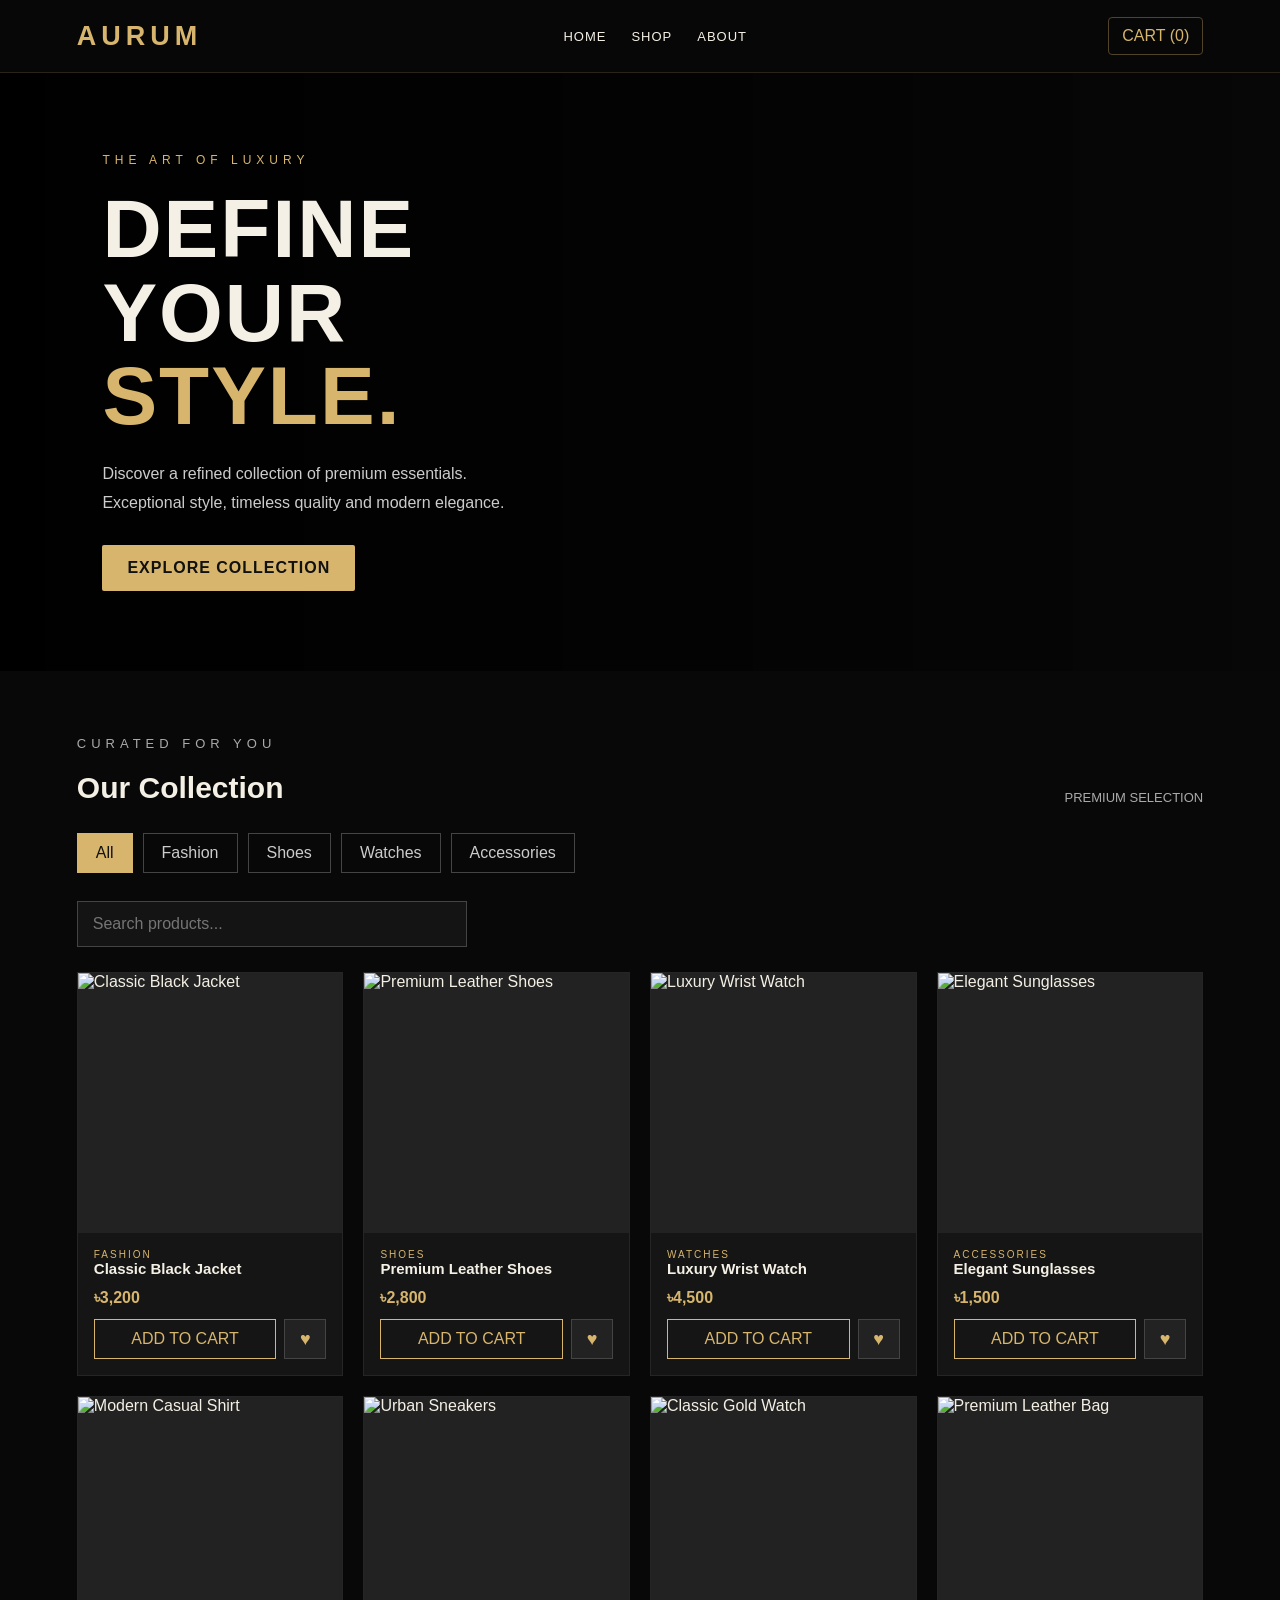
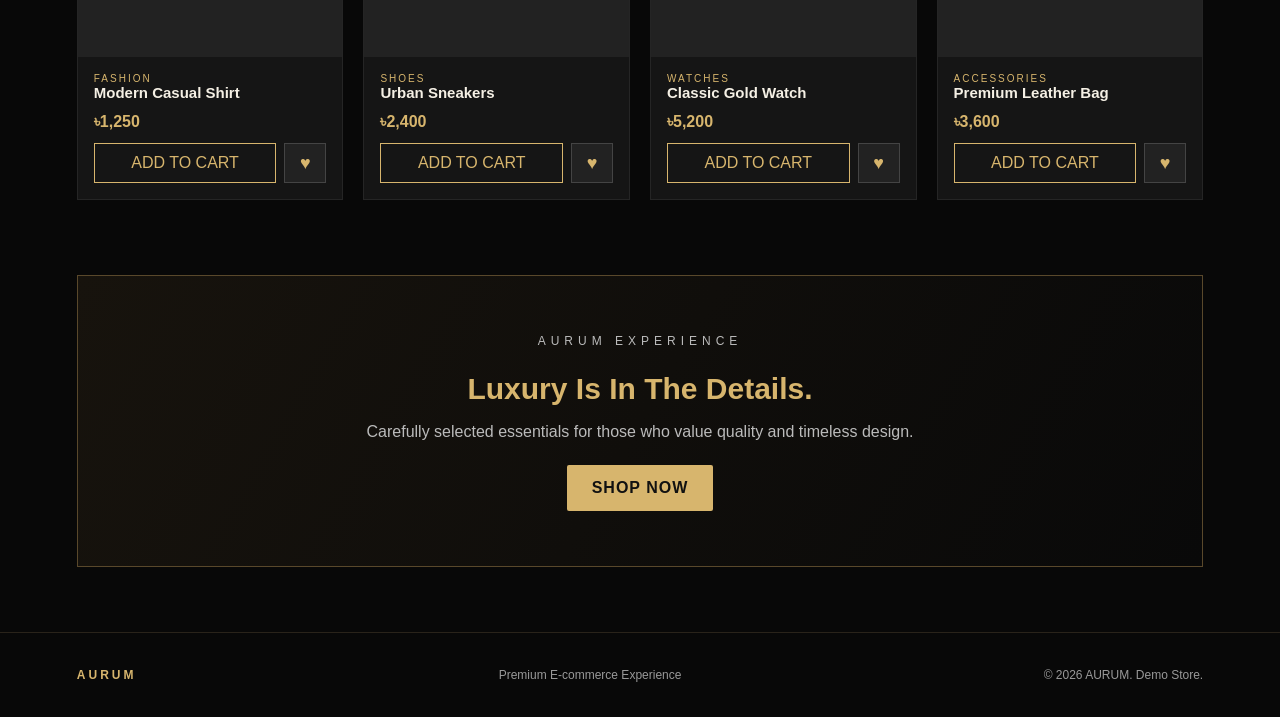
==== index.html @ 32f0352c "index.html" ====
<!DOCTYPE html>
<html lang="en">
<head>
<meta charset="UTF-8">
<meta name="viewport" content="width=device-width, initial-scale=1.0">
<title>AURUM | Premium Store</title>
<style>
:root {
  --black:#080808;
  --panel:#151515;
  --gold:#D7B56D;
  --cream:#F5F0E5;
  --muted:#aaa;
}
*{box-sizing:border-box;margin:0;padding:0}
html{scroll-behavior:smooth}
body{
  background:var(--black);
  color:var(--cream);
  font-family:Arial,Helvetica,sans-serif;
}
button,input{font:inherit}
button{cursor:pointer}
header{
  position:sticky;top:0;z-index:20;
  background:rgba(8,8,8,.95);
  border-bottom:1px solid #29231a;
  padding:17px 6%;
  display:flex;align-items:center;justify-content:space-between;
}
.logo{
  color:var(--gold);font-size:27px;
  font-weight:800;letter-spacing:5px;
}
nav{display:flex;gap:25px}
nav a{
  color:var(--cream);text-decoration:none;
  font-size:13px;letter-spacing:1px;
}
nav a:hover{color:var(--gold)}
.header-actions{display:flex;gap:12px;align-items:center}
.icon-btn{
  background:none;border:1px solid #51432a;
  color:var(--gold);padding:9px 13px;border-radius:4px;
}
.hero{
  min-height:540px;padding:80px 8%;
  display:flex;align-items:center;
  background:
    linear-gradient(90deg,rgba(0,0,0,.96),rgba(0,0,0,.65),rgba(0,0,0,.15)),
    url('https://images.unsplash.com/photo-1441986300917-64674bd600d8?auto=format&fit=crop&w=1800&q=85') center/cover;
}
.hero-content{max-width:550px}
.eyebrow{
  color:var(--gold);letter-spacing:5px;
  font-size:12px;margin-bottom:20px;
}
.hero h1{
  font-size:clamp(45px,8vw,82px);
  line-height:1.02;letter-spacing:2px;
}
.hero h1 span{color:var(--gold)}
.hero p{
  color:#ccc;line-height:1.8;
  margin:22px 0 28px;max-width:420px;
}
.gold-btn{
  background:var(--gold);color:#111;
  border:0;padding:14px 25px;
  font-weight:bold;letter-spacing:1px;
  border-radius:2px;
}
.gold-btn:hover{background:#f0d08d}
.section{padding:65px 6%}
.section-head{
  display:flex;justify-content:space-between;
  align-items:end;gap:15px;margin-bottom:28px;
}
.section-head h2{font-size:30px}
.section-head p{color:var(--muted);font-size:13px}
.categories{
  display:flex;gap:10px;flex-wrap:wrap;margin-bottom:28px;
}
.filter{
  background:transparent;color:#ccc;
  border:1px solid #444;padding:10px 18px;
}
.filter.active,.filter:hover{
  background:var(--gold);color:#111;border-color:var(--gold);
}
.search-wrap{margin-bottom:25px}
.search-wrap input{
  width:100%;max-width:390px;
  background:#141414;border:1px solid #444;
  color:white;padding:13px 15px;outline:none;
}
.search-wrap input:focus{border-color:var(--gold)}
.products{
  display:grid;grid-template-columns:repeat(4,1fr);
  gap:20px;
}
.product{
  background:var(--panel);
  border:1px solid #252525;
  overflow:hidden;position:relative;
  transition:.25s;
}
.product:hover{
  transform:translateY(-5px);
  border-color:#8b7040;
}
.product img{
  width:100%;height:260px;object-fit:cover;
  display:block;background:#222;
}
.product-info{padding:16px}
.product-info h3{font-size:15px;margin-bottom:8px}
.category-label{
  color:var(--gold);font-size:10px;
  letter-spacing:2px;text-transform:uppercase;
}
.price{color:var(--gold);font-weight:bold;margin:12px 0}
.product-actions{display:flex;gap:8px}
.add-btn{
  flex:1;background:transparent;color:var(--gold);
  border:1px solid var(--gold);padding:10px 5px;
}
.add-btn:hover{background:var(--gold);color:#111}
.wish-btn{
  width:42px;background:#222;color:var(--gold);
  border:1px solid #444;font-size:18px;
}
.wish-btn.liked{color:#ff6b81}
.empty{
  grid-column:1/-1;text-align:center;
  color:var(--muted);padding:40px;
}
.banner{
  margin:10px 6% 65px;padding:55px 25px;
  text-align:center;border:1px solid #59482b;
  background:linear-gradient(120deg,#17130d,#090909);
}
.banner h2{color:var(--gold);font-size:30px;margin-bottom:12px}
.banner p{color:#bbb;margin-bottom:20px;line-height:1.7}
footer{
  padding:35px 6%;border-top:1px solid #29231a;
  display:flex;justify-content:space-between;
  gap:20px;flex-wrap:wrap;color:#999;font-size:12px;
}
footer strong{color:var(--gold);letter-spacing:3px}
.overlay{
  position:fixed;inset:0;background:rgba(0,0,0,.7);
  z-index:29;display:none;
}
.overlay.show{display:block}
.cart-panel{
  position:fixed;right:-420px;top:0;bottom:0;
  width:min(390px,90vw);background:#121212;
  z-index:30;padding:25px;transition:.3s;
  border-left:1px solid #5a482b;overflow:auto;
}
.cart-panel.open{right:0}
.cart-head{
  display:flex;justify-content:space-between;
  align-items:center;margin-bottom:25px;
}
.cart-head h2{color:var(--gold)}
.close-btn{
  background:none;color:white;border:1px solid #555;
  padding:7px 12px;
}
.cart-item{
  display:flex;gap:12px;padding:14px 0;
  border-bottom:1px solid #333;
}
.cart-item img{width:65px;height:75px;object-fit:cover}
.cart-item-info{flex:1}
.cart-item-info p{color:var(--gold);margin:7px 0}
.qty-row{display:flex;gap:10px;align-items:center}
.qty-row button{
  background:#282828;color:white;border:0;
  padding:4px 10px;
}
.remove{color:#e58b8b!important;background:none!important}
.cart-total{
  display:flex;justify-content:space-between;
  margin:25px 0;color:var(--gold);font-size:19px;
}
.checkout{width:100%}
#checkout-message{
  color:#b8d8a0;font-size:13px;
  line-height:1.6;margin-top:15px;
}
@media(max-width:900px){
  .products{grid-template-columns:repeat(2,1fr)}
  nav{gap:12px}
}
@media(max-width:600px){
  header{padding:14px 4%;flex-wrap:wrap;gap:13px}
  .logo{font-size:22px}
  nav{order:3;width:100%;justify-content:center}
  nav a{font-size:11px}
  .hero{min-height:470px;padding:55px 7%}
  .section{padding:48px 4%}
  .products{gap:10px}
  .product img{height:185px}
  .product-info{padding:11px}
  .product-info h3{font-size:13px}
  .add-btn{font-size:11px}
  .section-head h2{font-size:24px}
  .banner{margin:0 4% 45px}
}
</style>
</head>
<body>

<header>
  <div class="logo">AURUM</div>
  <nav>
    <a href="#home">HOME</a>
    <a href="#shop">SHOP</a>
    <a href="#about">ABOUT</a>
  </nav>
  <div class="header-actions">
    <button class="icon-btn" onclick="openCart()">
      CART (<span id="cart-count">0</span>)
    </button>
  </div>
</header>

<section class="hero" id="home">
  <div class="hero-content">
    <div class="eyebrow">THE ART OF LUXURY</div>
    <h1>DEFINE YOUR<br><span>STYLE.</span></h1>
    <p>Discover a refined collection of premium essentials.
       Exceptional style, timeless quality and modern elegance.</p>
    <a href="#shop"><button class="gold-btn">EXPLORE COLLECTION</button></a>
  </div>
</section>

<section class="section" id="shop">
  <div class="section-head">
    <div>
      <p class="eyebrow">CURATED FOR YOU</p>
      <h2>Our Collection</h2>
    </div>
    <p>PREMIUM SELECTION</p>
  </div>

  <div class="categories">
    <button class="filter active" onclick="filterProducts('All',this)">All</button>
    <button class="filter" onclick="filterProducts('Fashion',this)">Fashion</button>
    <button class="filter" onclick="filterProducts('Shoes',this)">Shoes</button>
    <button class="filter" onclick="filterProducts('Watches',this)">Watches</button>
    <button class="filter" onclick="filterProducts('Accessories',this)">Accessories</button>
  </div>

  <div class="search-wrap">
    <input id="search" type="search" placeholder="Search products..." oninput="renderProducts()">
  </div>

  <div class="products" id="product-list"></div>
</section>

<section class="banner" id="about">
  <p class="eyebrow">AURUM EXPERIENCE</p>
  <h2>Luxury Is In The Details.</h2>
  <p>Carefully selected essentials for those who value quality and timeless design.</p>
  <a href="#shop"><button class="gold-btn">SHOP NOW</button></a>
</section>

<footer>
  <strong>AURUM</strong>
  <span>Premium E-commerce Experience</span>
  <span>© 2026 AURUM. Demo Store.</span>
</footer>

<div class="overlay" id="overlay" onclick="closeCart()"></div>
<aside class="cart-panel" id="cart-panel">
  <div class="cart-head">
    <h2>Your Cart</h2>
    <button class="close-btn" onclick="closeCart()">CLOSE</button>
  </div>
  <div id="cart-items"></div>
  <div class="cart-total">
    <span>Total</span>
    <strong id="cart-total">৳0</strong>
  </div>
  <button class="gold-btn checkout" onclick="checkout()">CONTINUE TO CHECKOUT</button>
  <p id="checkout-message"></p>
</aside>

<script>
const products = [
  {
    id:1,name:"Classic Black Jacket",category:"Fashion",price:3200,
    image:"https://images.unsplash.com/photo-1551028719-00167b16eac5?auto=format&fit=crop&w=700&q=85"
  },
  {
    id:2,name:"Premium Leather Shoes",category:"Shoes",price:2800,
    image:"https://images.unsplash.com/photo-1542291026-7eec264c27ff?auto=format&fit=crop&w=700&q=85"
  },
  {
    id:3,name:"Luxury Wrist Watch",category:"Watches",price:4500,
    image:"https://images.unsplash.com/photo-1524592094714-0f0654e20314?auto=format&fit=crop&w=700&q=85"
  },
  {
    id:4,name:"Elegant Sunglasses",category:"Accessories",price:1500,
    image:"https://images.unsplash.com/photo-1511499767150-a48a237f0083?auto=format&fit=crop&w=700&q=85"
  },
  {
    id:5,name:"Modern Casual Shirt",category:"Fashion",price:1250,
    image:"https://images.unsplash.com/photo-1596755389378-c31d21fd1273?auto=format&fit=crop&w=700&q=85"
  },
  {
    id:6,name:"Urban Sneakers",category:"Shoes",price:2400,
    image:"https://images.unsplash.com/photo-1495555961986-6d4c1ecb7be3?auto=format&fit=crop&w=700&q=85"
  },
  {
    id:7,name:"Classic Gold Watch",category:"Watches",price:5200,
    image:"https://images.unsplash.com/photo-1523170335258-f5ed11844a49?auto=format&fit=crop&w=700&q=85"
  },
  {
    id:8,name:"Premium Leather Bag",category:"Accessories",price:3600,
    image:"https://images.unsplash.com/photo-1548036328-c9fa89d128fa?auto=format&fit=crop&w=700&q=85"
  }
];

let selectedCategory="All";
let cart=[];
let wishlist=[];

function money(value){
  return "৳"+value.toLocaleString("en-IN");
}

function renderProducts(){
  const search=document.getElementById("search").value.toLowerCase();
  const filtered=products.filter(p=>
    (selectedCategory==="All" || p.category===selectedCategory) &&
    p.name.toLowerCase().includes(search)
  );

  const list=document.getElementById("product-list");
  if(!filtered.length){
    list.innerHTML='<div class="empty">No products found.</div>';
    return;
  }

  list.innerHTML=filtered.map(p=>`
    <article class="product">
      <img src="${p.image}" alt="${p.name}" loading="lazy">
      <div class="product-info">
        <div class="category-label">${p.category}</div>
        <h3>${p.name}</h3>
        <div class="price">${money(p.price)}</div>
        <div class="product-actions">
          <button class="add-btn" onclick="addToCart(${p.id})">ADD TO CART</button>
          <button class="wish-btn ${wishlist.includes(p.id)?"liked":""}"
            onclick="toggleWish(${p.id})" aria-label="Add to wishlist">♥</button>
        </div>
      </div>
    </article>
  `).join("");
}

function filterProducts(category,button){
  selectedCategory=category;
  document.querySelectorAll(".filter").forEach(b=>b.classList.remove("active"));
  button.classList.add("active");
  renderProducts();
}

function addToCart(id){
  const existing=cart.find(item=>item.id===id);
  if(existing) existing.qty++;
  else cart.push({id,qty:1});
  updateCart();
}

function toggleWish(id){
  if(wishlist.includes(id)){
    wishlist=wishlist.filter(x=>x!==id);
  }else{
    wishlist.push(id);
  }
  renderProducts();
}

function updateCart(){
  const count=cart.reduce((sum,item)=>sum+item.qty,0);
  document.getElementById("cart-count").textContent=count;

  const container=document.getElementById("cart-items");
  if(cart.length===0){
    container.innerHTML='<p style="color:#aaa">Your cart is empty.</p>';
  }else{
    container.innerHTML=cart.map(item=>{
      const p=products.find(x=>x.id===item.id);
      return `
        <div class="cart-item">
          <img src="${p.image}" alt="${p.name}">
          <div class="cart-item-info">
            <strong>${p.name}</strong>
            <p>${money(p.price)}</p>
            <div class="qty-row">
              <button onclick="changeQty(${p.id},-1)">−</button>
              <span>${item.qty}</span>
              <button onclick="changeQty(${p.id},1)">+</button>
              <button class="remove" onclick="removeItem(${p.id})">Remove</button>
            </div>
          </div>
        </div>
      `;
    }).join("");
  }

  const total=cart.reduce((sum,item)=>{
    const p=products.find(x=>x.id===item.id);
    return sum+p.price*item.qty;
  },0);

  document.getElementById("cart-total").textContent=money(total);
  document.getElementById("checkout-message").textContent="";
}

function changeQty(id,change){
  const item=cart.find(x=>x.id===id);
  if(!item)return;
  item.qty+=change;
  if(item.qty<=0)removeItem(id);
  else updateCart();
}

function removeItem(id){
  cart=cart.filter(x=>x.id!==id);
  updateCart();
}

function openCart(){
  document.getElementById("cart-panel").classList.add("open");
  document.getElementById("overlay").classList.add("show");
}

function closeCart(){
  document.getElementById("cart-panel").classList.remove("open");
  document.getElementById("overlay").classList.remove("show");
}

function checkout(){
  const message=document.getElementById("checkout-message");
  if(!cart.length){
    message.textContent="Your cart is empty. Add a product first.";
    return;
  }
  message.textContent="Demo checkout only. Real payment and order processing will be connected in a later version.";
}

renderProducts();
updateCart();
</script>
</body>
</html>
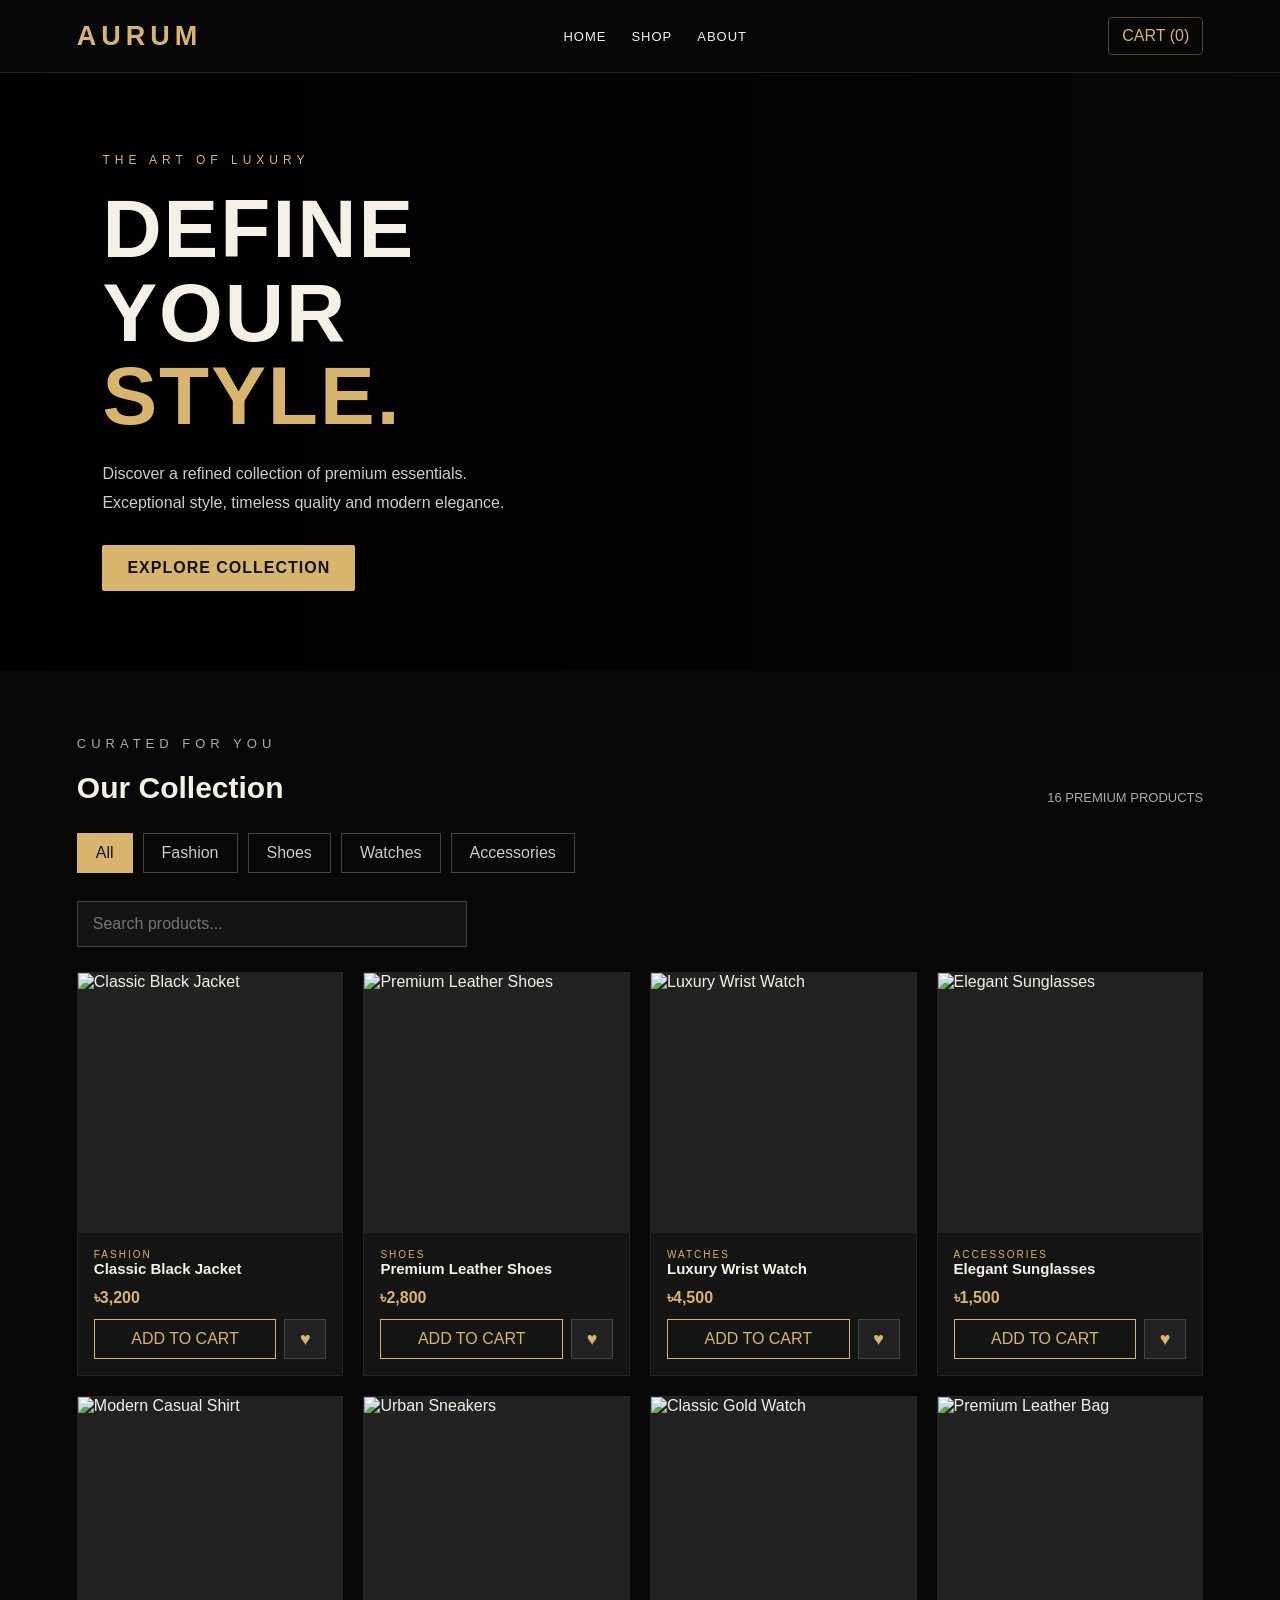
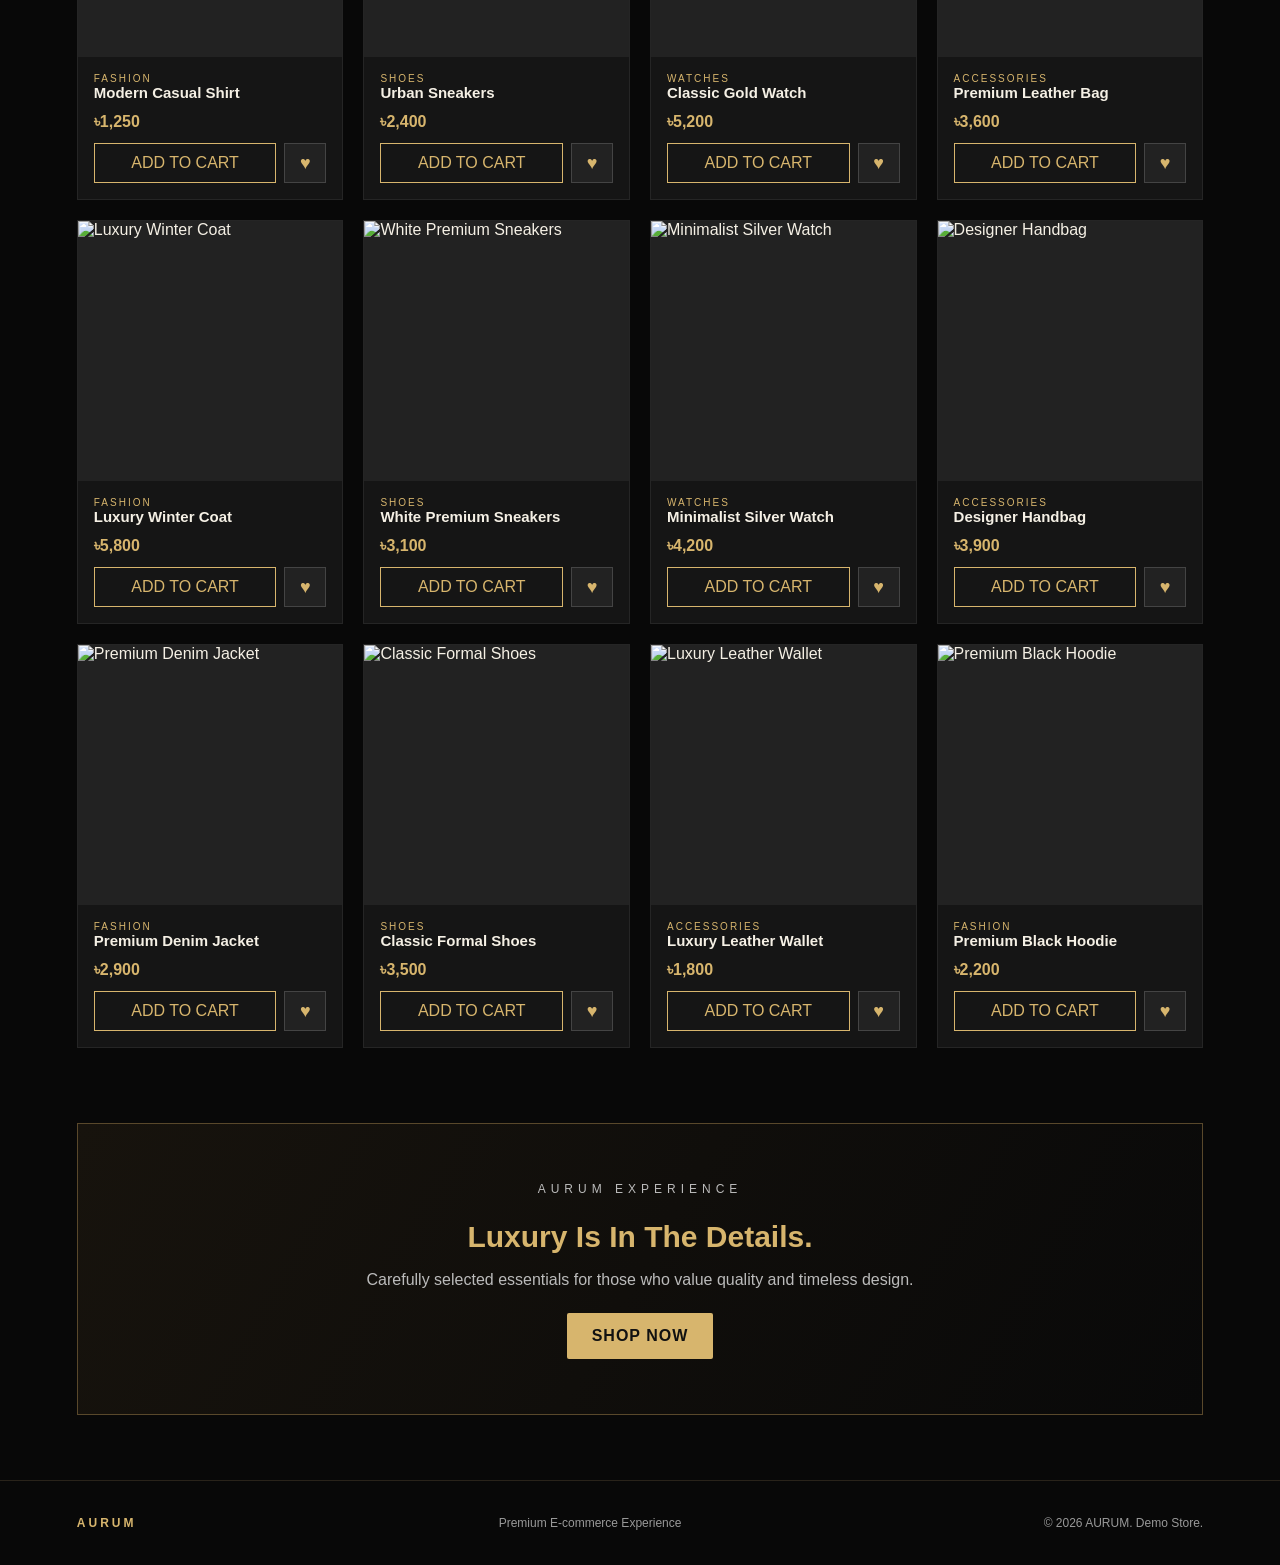
==== commit 56285c8a: "Create AURUM premium store" ====
--- a/index.html
+++ b/index.html
@@ -4,224 +4,24 @@
 <head>
 <meta charset="UTF-8">
 <meta name="viewport" content="width=device-width, initial-scale=1.0">
+
 <title>AURUM | Premium Store</title>
-<style>
-:root {
-  --black:#080808;
-  --panel:#151515;
-  --gold:#D7B56D;
-  --cream:#F5F0E5;
-  --muted:#aaa;
-}
-*{box-sizing:border-box;margin:0;padding:0}
-html{scroll-behavior:smooth}
-body{
-  background:var(--black);
-  color:var(--cream);
-  font-family:Arial,Helvetica,sans-serif;
-}
-button,input{font:inherit}
-button{cursor:pointer}
-header{
-  position:sticky;top:0;z-index:20;
-  background:rgba(8,8,8,.95);
-  border-bottom:1px solid #29231a;
-  padding:17px 6%;
-  display:flex;align-items:center;justify-content:space-between;
-}
-.logo{
-  color:var(--gold);font-size:27px;
-  font-weight:800;letter-spacing:5px;
-}
-nav{display:flex;gap:25px}
-nav a{
-  color:var(--cream);text-decoration:none;
-  font-size:13px;letter-spacing:1px;
-}
-nav a:hover{color:var(--gold)}
-.header-actions{display:flex;gap:12px;align-items:center}
-.icon-btn{
-  background:none;border:1px solid #51432a;
-  color:var(--gold);padding:9px 13px;border-radius:4px;
-}
-.hero{
-  min-height:540px;padding:80px 8%;
-  display:flex;align-items:center;
-  background:
-    linear-gradient(90deg,rgba(0,0,0,.96),rgba(0,0,0,.65),rgba(0,0,0,.15)),
-    url('https://images.unsplash.com/photo-1441986300917-64674bd600d8?auto=format&fit=crop&w=1800&q=85') center/cover;
-}
-.hero-content{max-width:550px}
-.eyebrow{
-  color:var(--gold);letter-spacing:5px;
-  font-size:12px;margin-bottom:20px;
-}
-.hero h1{
-  font-size:clamp(45px,8vw,82px);
-  line-height:1.02;letter-spacing:2px;
-}
-.hero h1 span{color:var(--gold)}
-.hero p{
-  color:#ccc;line-height:1.8;
-  margin:22px 0 28px;max-width:420px;
-}
-.gold-btn{
-  background:var(--gold);color:#111;
-  border:0;padding:14px 25px;
-  font-weight:bold;letter-spacing:1px;
-  border-radius:2px;
-}
-.gold-btn:hover{background:#f0d08d}
-.section{padding:65px 6%}
-.section-head{
-  display:flex;justify-content:space-between;
-  align-items:end;gap:15px;margin-bottom:28px;
-}
-.section-head h2{font-size:30px}
-.section-head p{color:var(--muted);font-size:13px}
-.categories{
-  display:flex;gap:10px;flex-wrap:wrap;margin-bottom:28px;
-}
-.filter{
-  background:transparent;color:#ccc;
-  border:1px solid #444;padding:10px 18px;
-}
-.filter.active,.filter:hover{
-  background:var(--gold);color:#111;border-color:var(--gold);
-}
-.search-wrap{margin-bottom:25px}
-.search-wrap input{
-  width:100%;max-width:390px;
-  background:#141414;border:1px solid #444;
-  color:white;padding:13px 15px;outline:none;
-}
-.search-wrap input:focus{border-color:var(--gold)}
-.products{
-  display:grid;grid-template-columns:repeat(4,1fr);
-  gap:20px;
-}
-.product{
-  background:var(--panel);
-  border:1px solid #252525;
-  overflow:hidden;position:relative;
-  transition:.25s;
-}
-.product:hover{
-  transform:translateY(-5px);
-  border-color:#8b7040;
-}
-.product img{
-  width:100%;height:260px;object-fit:cover;
-  display:block;background:#222;
-}
-.product-info{padding:16px}
-.product-info h3{font-size:15px;margin-bottom:8px}
-.category-label{
-  color:var(--gold);font-size:10px;
-  letter-spacing:2px;text-transform:uppercase;
-}
-.price{color:var(--gold);font-weight:bold;margin:12px 0}
-.product-actions{display:flex;gap:8px}
-.add-btn{
-  flex:1;background:transparent;color:var(--gold);
-  border:1px solid var(--gold);padding:10px 5px;
-}
-.add-btn:hover{background:var(--gold);color:#111}
-.wish-btn{
-  width:42px;background:#222;color:var(--gold);
-  border:1px solid #444;font-size:18px;
-}
-.wish-btn.liked{color:#ff6b81}
-.empty{
-  grid-column:1/-1;text-align:center;
-  color:var(--muted);padding:40px;
-}
-.banner{
-  margin:10px 6% 65px;padding:55px 25px;
-  text-align:center;border:1px solid #59482b;
-  background:linear-gradient(120deg,#17130d,#090909);
-}
-.banner h2{color:var(--gold);font-size:30px;margin-bottom:12px}
-.banner p{color:#bbb;margin-bottom:20px;line-height:1.7}
-footer{
-  padding:35px 6%;border-top:1px solid #29231a;
-  display:flex;justify-content:space-between;
-  gap:20px;flex-wrap:wrap;color:#999;font-size:12px;
-}
-footer strong{color:var(--gold);letter-spacing:3px}
-.overlay{
-  position:fixed;inset:0;background:rgba(0,0,0,.7);
-  z-index:29;display:none;
-}
-.overlay.show{display:block}
-.cart-panel{
-  position:fixed;right:-420px;top:0;bottom:0;
-  width:min(390px,90vw);background:#121212;
-  z-index:30;padding:25px;transition:.3s;
-  border-left:1px solid #5a482b;overflow:auto;
-}
-.cart-panel.open{right:0}
-.cart-head{
-  display:flex;justify-content:space-between;
-  align-items:center;margin-bottom:25px;
-}
-.cart-head h2{color:var(--gold)}
-.close-btn{
-  background:none;color:white;border:1px solid #555;
-  padding:7px 12px;
-}
-.cart-item{
-  display:flex;gap:12px;padding:14px 0;
-  border-bottom:1px solid #333;
-}
-.cart-item img{width:65px;height:75px;object-fit:cover}
-.cart-item-info{flex:1}
-.cart-item-info p{color:var(--gold);margin:7px 0}
-.qty-row{display:flex;gap:10px;align-items:center}
-.qty-row button{
-  background:#282828;color:white;border:0;
-  padding:4px 10px;
-}
-.remove{color:#e58b8b!important;background:none!important}
-.cart-total{
-  display:flex;justify-content:space-between;
-  margin:25px 0;color:var(--gold);font-size:19px;
-}
-.checkout{width:100%}
-#checkout-message{
-  color:#b8d8a0;font-size:13px;
-  line-height:1.6;margin-top:15px;
-}
-@media(max-width:900px){
-  .products{grid-template-columns:repeat(2,1fr)}
-  nav{gap:12px}
-}
-@media(max-width:600px){
-  header{padding:14px 4%;flex-wrap:wrap;gap:13px}
-  .logo{font-size:22px}
-  nav{order:3;width:100%;justify-content:center}
-  nav a{font-size:11px}
-  .hero{min-height:470px;padding:55px 7%}
-  .section{padding:48px 4%}
-  .products{gap:10px}
-  .product img{height:185px}
-  .product-info{padding:11px}
-  .product-info h3{font-size:13px}
-  .add-btn{font-size:11px}
-  .section-head h2{font-size:24px}
-  .banner{margin:0 4% 45px}
-}
-</style>
+<meta name="description" content="Discover premium fashion, shoes, watches and accessories at AURUM.">
+
+<link rel="stylesheet" href="style.css">
+
 </head>
 <body>
 
 <header>
   <div class="logo">AURUM</div>
+
   <nav>
     <a href="#home">HOME</a>
     <a href="#shop">SHOP</a>
     <a href="#about">ABOUT</a>
   </nav>
+
   <div class="header-actions">
     <button class="icon-btn" onclick="openCart()">
       CART (<span id="cart-count">0</span>)
@@ -229,24 +29,38 @@
   </div>
 </header>
 
+<!-- HERO -->
+
 <section class="hero" id="home">
   <div class="hero-content">
     <div class="eyebrow">THE ART OF LUXURY</div>
+
     <h1>DEFINE YOUR<br><span>STYLE.</span></h1>
-    <p>Discover a refined collection of premium essentials.
-       Exceptional style, timeless quality and modern elegance.</p>
-    <a href="#shop"><button class="gold-btn">EXPLORE COLLECTION</button></a>
+
+    <p>
+      Discover a refined collection of premium essentials.
+      Exceptional style, timeless quality and modern elegance.
+    </p>
+
+    <a href="#shop">
+      <button class="gold-btn">EXPLORE COLLECTION</button>
+    </a>
   </div>
 </section>
 
+<!-- SHOP -->
+
 <section class="section" id="shop">
+
   <div class="section-head">
     <div>
       <p class="eyebrow">CURATED FOR YOU</p>
       <h2>Our Collection</h2>
     </div>
-    <p>PREMIUM SELECTION</p>
+    <p>16 PREMIUM PRODUCTS</p>
   </div>
+
+  <!-- FILTERS -->
 
   <div class="categories">
     <button class="filter active" onclick="filterProducts('All',this)">All</button>
@@ -256,19 +70,41 @@
     <button class="filter" onclick="filterProducts('Accessories',this)">Accessories</button>
   </div>
 
+  <!-- SEARCH -->
+
   <div class="search-wrap">
-    <input id="search" type="search" placeholder="Search products..." oninput="renderProducts()">
+    <input
+      id="search"
+      type="search"
+      placeholder="Search products..."
+      oninput="renderProducts()"
+    >
   </div>
 
+  <!-- PRODUCTS -->
+
   <div class="products" id="product-list"></div>
+
 </section>
+
+<!-- ABOUT -->
 
 <section class="banner" id="about">
   <p class="eyebrow">AURUM EXPERIENCE</p>
+
   <h2>Luxury Is In The Details.</h2>
-  <p>Carefully selected essentials for those who value quality and timeless design.</p>
-  <a href="#shop"><button class="gold-btn">SHOP NOW</button></a>
+
+  <p>
+    Carefully selected essentials for those who value
+    quality and timeless design.
+  </p>
+
+  <a href="#shop">
+    <button class="gold-btn">SHOP NOW</button>
+  </a>
 </section>
+
+<!-- FOOTER -->
 
 <footer>
   <strong>AURUM</strong>
@@ -276,189 +112,496 @@
   <span>© 2026 AURUM. Demo Store.</span>
 </footer>
 
+<!-- CART OVERLAY -->
+
 <div class="overlay" id="overlay" onclick="closeCart()"></div>
+
+<!-- CART PANEL -->
+
 <aside class="cart-panel" id="cart-panel">
+
   <div class="cart-head">
     <h2>Your Cart</h2>
     <button class="close-btn" onclick="closeCart()">CLOSE</button>
   </div>
+
   <div id="cart-items"></div>
+
   <div class="cart-total">
     <span>Total</span>
     <strong id="cart-total">৳0</strong>
   </div>
-  <button class="gold-btn checkout" onclick="checkout()">CONTINUE TO CHECKOUT</button>
+
+  <button class="gold-btn checkout" onclick="checkout()">
+    CONTINUE TO CHECKOUT
+  </button>
+
   <p id="checkout-message"></p>
+
 </aside>
 
 <script>
+
+// ===================================
+// AURUM PRODUCT DATABASE
+// ===================================
+
 const products = [
-  {
-    id:1,name:"Classic Black Jacket",category:"Fashion",price:3200,
+
+  {
+    id:1,
+    name:"Classic Black Jacket",
+    category:"Fashion",
+    price:3200,
     image:"https://images.unsplash.com/photo-1551028719-00167b16eac5?auto=format&fit=crop&w=700&q=85"
   },
-  {
-    id:2,name:"Premium Leather Shoes",category:"Shoes",price:2800,
+
+  {
+    id:2,
+    name:"Premium Leather Shoes",
+    category:"Shoes",
+    price:2800,
     image:"https://images.unsplash.com/photo-1542291026-7eec264c27ff?auto=format&fit=crop&w=700&q=85"
   },
-  {
-    id:3,name:"Luxury Wrist Watch",category:"Watches",price:4500,
+
+  {
+    id:3,
+    name:"Luxury Wrist Watch",
+    category:"Watches",
+    price:4500,
     image:"https://images.unsplash.com/photo-1524592094714-0f0654e20314?auto=format&fit=crop&w=700&q=85"
   },
-  {
-    id:4,name:"Elegant Sunglasses",category:"Accessories",price:1500,
+
+  {
+    id:4,
+    name:"Elegant Sunglasses",
+    category:"Accessories",
+    price:1500,
     image:"https://images.unsplash.com/photo-1511499767150-a48a237f0083?auto=format&fit=crop&w=700&q=85"
   },
-  {
-    id:5,name:"Modern Casual Shirt",category:"Fashion",price:1250,
+
+  {
+    id:5,
+    name:"Modern Casual Shirt",
+    category:"Fashion",
+    price:1250,
     image:"https://images.unsplash.com/photo-1596755389378-c31d21fd1273?auto=format&fit=crop&w=700&q=85"
   },
-  {
-    id:6,name:"Urban Sneakers",category:"Shoes",price:2400,
+
+  {
+    id:6,
+    name:"Urban Sneakers",
+    category:"Shoes",
+    price:2400,
     image:"https://images.unsplash.com/photo-1495555961986-6d4c1ecb7be3?auto=format&fit=crop&w=700&q=85"
   },
-  {
-    id:7,name:"Classic Gold Watch",category:"Watches",price:5200,
+
+  {
+    id:7,
+    name:"Classic Gold Watch",
+    category:"Watches",
+    price:5200,
     image:"https://images.unsplash.com/photo-1523170335258-f5ed11844a49?auto=format&fit=crop&w=700&q=85"
   },
-  {
-    id:8,name:"Premium Leather Bag",category:"Accessories",price:3600,
+
+  {
+    id:8,
+    name:"Premium Leather Bag",
+    category:"Accessories",
+    price:3600,
     image:"https://images.unsplash.com/photo-1548036328-c9fa89d128fa?auto=format&fit=crop&w=700&q=85"
+  },
+
+  {
+    id:9,
+    name:"Luxury Winter Coat",
+    category:"Fashion",
+    price:5800,
+    image:"https://images.unsplash.com/photo-1539533018447-63fcce2678e3?auto=format&fit=crop&w=700&q=85"
+  },
+
+  {
+    id:10,
+    name:"White Premium Sneakers",
+    category:"Shoes",
+    price:3100,
+    image:"https://images.unsplash.com/photo-1600269452121-4f2416e55c28?auto=format&fit=crop&w=700&q=85"
+  },
+
+  {
+    id:11,
+    name:"Minimalist Silver Watch",
+    category:"Watches",
+    price:4200,
+    image:"https://images.unsplash.com/photo-1524805444758-089113d48a6d?auto=format&fit=crop&w=700&q=85"
+  },
+
+  {
+    id:12,
+    name:"Designer Handbag",
+    category:"Accessories",
+    price:3900,
+    image:"https://images.unsplash.com/photo-1584917865442-de89df76afd3?auto=format&fit=crop&w=700&q=85"
+  },
+
+  {
+    id:13,
+    name:"Premium Denim Jacket",
+    category:"Fashion",
+    price:2900,
+    image:"https://images.unsplash.com/photo-1543076447-215ad9ba6923?auto=format&fit=crop&w=700&q=85"
+  },
+
+  {
+    id:14,
+    name:"Classic Formal Shoes",
+    category:"Shoes",
+    price:3500,
+    image:"https://images.unsplash.com/photo-1614252369475-531eba835eb1?auto=format&fit=crop&w=700&q=85"
+  },
+
+  {
+    id:15,
+    name:"Luxury Leather Wallet",
+    category:"Accessories",
+    price:1800,
+    image:"https://images.unsplash.com/photo-1627123424574-724758594e93?auto=format&fit=crop&w=700&q=85"
+  },
+
+  {
+    id:16,
+    name:"Premium Black Hoodie",
+    category:"Fashion",
+    price:2200,
+    image:"https://images.unsplash.com/photo-1556821840-3a63f95609a7?auto=format&fit=crop&w=700&q=85"
   }
+
 ];
 
-let selectedCategory="All";
-let cart=[];
-let wishlist=[];
-
-function money(value){
-  return "৳"+value.toLocaleString("en-IN");
-}
-
-function renderProducts(){
-  const search=document.getElementById("search").value.toLowerCase();
-  const filtered=products.filter(p=>
-    (selectedCategory==="All" || p.category===selectedCategory) &&
+// ===================================
+// GLOBAL DATA
+// ===================================
+
+let selectedCategory = "All";
+let cart = [];
+let wishlist = [];
+
+// ===================================
+// PRICE FORMAT
+// ===================================
+
+function money(value) {
+  return "৳" + value.toLocaleString("en-IN");
+}
+
+// ===================================
+// DISPLAY PRODUCTS
+// ===================================
+
+function renderProducts() {
+
+  const search = document
+    .getElementById("search")
+    .value.toLowerCase();
+
+  const filtered = products.filter(p =>
+
+    (selectedCategory === "All" ||
+      p.category === selectedCategory) &&
+
     p.name.toLowerCase().includes(search)
+
   );
 
-  const list=document.getElementById("product-list");
-  if(!filtered.length){
-    list.innerHTML='<div class="empty">No products found.</div>';
+  const list = document.getElementById("product-list");
+
+  if (!filtered.length) {
+    list.innerHTML =
+      '<div class="empty">No products found.</div>';
     return;
   }
 
-  list.innerHTML=filtered.map(p=>`
+  list.innerHTML = filtered.map(p => `
+
     <article class="product">
-      <img src="${p.image}" alt="${p.name}" loading="lazy">
+
+      <img
+        src="${p.image}"
+        alt="${p.name}"
+        loading="lazy"
+      >
+
       <div class="product-info">
-        <div class="category-label">${p.category}</div>
+
+        <div class="category-label">
+          ${p.category}
+        </div>
+
         <h3>${p.name}</h3>
-        <div class="price">${money(p.price)}</div>
+
+        <div class="price">
+          ${money(p.price)}
+        </div>
+
         <div class="product-actions">
-          <button class="add-btn" onclick="addToCart(${p.id})">ADD TO CART</button>
-          <button class="wish-btn ${wishlist.includes(p.id)?"liked":""}"
-            onclick="toggleWish(${p.id})" aria-label="Add to wishlist">♥</button>
+
+          <button
+            class="add-btn"
+            onclick="addToCart(${p.id})"
+          >
+            ADD TO CART
+          </button>
+
+          <button
+            class="wish-btn ${wishlist.includes(p.id) ? "liked" : ""}"
+            onclick="toggleWish(${p.id})"
+            aria-label="Add to wishlist"
+          >
+            ♥
+          </button>
+
         </div>
+
       </div>
+
     </article>
+
   `).join("");
-}
-
-function filterProducts(category,button){
-  selectedCategory=category;
-  document.querySelectorAll(".filter").forEach(b=>b.classList.remove("active"));
+
+}
+
+// ===================================
+// CATEGORY FILTER
+// ===================================
+
+function filterProducts(category, button) {
+
+  selectedCategory = category;
+
+  document.querySelectorAll(".filter")
+    .forEach(b => b.classList.remove("active"));
+
   button.classList.add("active");
+
   renderProducts();
-}
-
-function addToCart(id){
-  const existing=cart.find(item=>item.id===id);
-  if(existing) existing.qty++;
-  else cart.push({id,qty:1});
+
+}
+
+// ===================================
+// ADD TO CART
+// ===================================
+
+function addToCart(id) {
+
+  const existing = cart.find(item => item.id === id);
+
+  if (existing) {
+    existing.qty++;
+  } else {
+    cart.push({
+      id:id,
+      qty:1
+    });
+  }
+
   updateCart();
-}
-
-function toggleWish(id){
-  if(wishlist.includes(id)){
-    wishlist=wishlist.filter(x=>x!==id);
-  }else{
+
+}
+
+// ===================================
+// WISHLIST
+// ===================================
+
+function toggleWish(id) {
+
+  if (wishlist.includes(id)) {
+
+    wishlist = wishlist.filter(x => x !== id);
+
+  } else {
+
     wishlist.push(id);
+
   }
+
   renderProducts();
-}
-
-function updateCart(){
-  const count=cart.reduce((sum,item)=>sum+item.qty,0);
-  document.getElementById("cart-count").textContent=count;
-
-  const container=document.getElementById("cart-items");
-  if(cart.length===0){
-    container.innerHTML='<p style="color:#aaa">Your cart is empty.</p>';
-  }else{
-    container.innerHTML=cart.map(item=>{
-      const p=products.find(x=>x.id===item.id);
+
+}
+
+// ===================================
+// UPDATE CART
+// ===================================
+
+function updateCart() {
+
+  const count = cart.reduce(
+    (sum, item) => sum + item.qty, 0
+  );
+
+  document.getElementById("cart-count").textContent = count;
+
+  const container = document.getElementById("cart-items");
+
+  if (cart.length === 0) {
+
+    container.innerHTML =
+      '<p style="color:#aaa">Your cart is empty.</p>';
+
+  } else {
+
+    container.innerHTML = cart.map(item => {
+
+      const p = products.find(x => x.id === item.id);
+
       return `
+
         <div class="cart-item">
+
           <img src="${p.image}" alt="${p.name}">
+
           <div class="cart-item-info">
+
             <strong>${p.name}</strong>
+
             <p>${money(p.price)}</p>
+
             <div class="qty-row">
+
               <button onclick="changeQty(${p.id},-1)">−</button>
+
               <span>${item.qty}</span>
+
               <button onclick="changeQty(${p.id},1)">+</button>
-              <button class="remove" onclick="removeItem(${p.id})">Remove</button>
+
+              <button
+                class="remove"
+                onclick="removeItem(${p.id})"
+              >
+                Remove
+              </button>
+
             </div>
+
           </div>
+
         </div>
+
       `;
+
     }).join("");
+
   }
 
-  const total=cart.reduce((sum,item)=>{
-    const p=products.find(x=>x.id===item.id);
-    return sum+p.price*item.qty;
-  },0);
-
-  document.getElementById("cart-total").textContent=money(total);
-  document.getElementById("checkout-message").textContent="";
-}
-
-function changeQty(id,change){
-  const item=cart.find(x=>x.id===id);
-  if(!item)return;
-  item.qty+=change;
-  if(item.qty<=0)removeItem(id);
-  else updateCart();
-}
-
-function removeItem(id){
-  cart=cart.filter(x=>x.id!==id);
+  const total = cart.reduce((sum, item) => {
+
+    const p = products.find(x => x.id === item.id);
+
+    return sum + p.price * item.qty;
+
+  }, 0);
+
+  document.getElementById("cart-total").textContent =
+    money(total);
+
+  document.getElementById("checkout-message").textContent = "";
+
+}
+
+// ===================================
+// QUANTITY CONTROL
+// ===================================
+
+function changeQty(id, change) {
+
+  const item = cart.find(x => x.id === id);
+
+  if (!item) return;
+
+  item.qty += change;
+
+  if (item.qty <= 0) {
+
+    removeItem(id);
+
+  } else {
+
+    updateCart();
+
+  }
+
+}
+
+// ===================================
+// REMOVE PRODUCT
+// ===================================
+
+function removeItem(id) {
+
+  cart = cart.filter(x => x.id !== id);
+
   updateCart();
-}
-
-function openCart(){
-  document.getElementById("cart-panel").classList.add("open");
-  document.getElementById("overlay").classList.add("show");
-}
-
-function closeCart(){
-  document.getElementById("cart-panel").classList.remove("open");
-  document.getElementById("overlay").classList.remove("show");
-}
-
-function checkout(){
-  const message=document.getElementById("checkout-message");
-  if(!cart.length){
-    message.textContent="Your cart is empty. Add a product first.";
+
+}
+
+// ===================================
+// OPEN CART
+// ===================================
+
+function openCart() {
+
+  document.getElementById("cart-panel")
+    .classList.add("open");
+
+  document.getElementById("overlay")
+    .classList.add("show");
+
+}
+
+// ===================================
+// CLOSE CART
+// ===================================
+
+function closeCart() {
+
+  document.getElementById("cart-panel")
+    .classList.remove("open");
+
+  document.getElementById("overlay")
+    .classList.remove("show");
+
+}
+
+// ===================================
+// CHECKOUT
+// ===================================
+
+function checkout() {
+
+  const message =
+    document.getElementById("checkout-message");
+
+  if (!cart.length) {
+
+    message.textContent =
+      "Your cart is empty. Add a product first.";
+
     return;
+
   }
-  message.textContent="Demo checkout only. Real payment and order processing will be connected in a later version.";
-}
+
+  message.textContent =
+    "Demo checkout only. Real payment and order processing will be connected in a later version.";
+
+}
+
+// ===================================
+// INITIALIZE WEBSITE
+// ===================================
 
 renderProducts();
 updateCart();
+
 </script>
+
 </body>
 </html>
--- a/style.css
+++ b/style.css
@@ -0,0 +1,550 @@
+:root {
+  --black: #080808;
+  --panel: #151515;
+  --gold: #D7B56D;
+  --gold-light: #F0D08D;
+  --cream: #F5F0E5;
+  --muted: #AAAAAA;
+  --border: #29231A;
+}
+
+* {
+  box-sizing: border-box;
+  margin: 0;
+  padding: 0;
+}
+
+html {
+  scroll-behavior: smooth;
+}
+
+body {
+  background: var(--black);
+  color: var(--cream);
+  font-family: Arial, Helvetica, sans-serif;
+  overflow-x: hidden;
+}
+
+button, input, select {
+  font: inherit;
+}
+
+button {
+  cursor: pointer;
+}
+
+/* HEADER */
+
+header {
+  position: sticky;
+  top: 0;
+  z-index: 100;
+  background: rgba(8, 8, 8, 0.97);
+  border-bottom: 1px solid var(--border);
+  padding: 17px 6%;
+  display: flex;
+  align-items: center;
+  justify-content: space-between;
+}
+
+.logo {
+  color: var(--gold);
+  font-size: 27px;
+  font-weight: 800;
+  letter-spacing: 5px;
+}
+
+nav {
+  display: flex;
+  gap: 25px;
+}
+
+nav a {
+  color: var(--cream);
+  text-decoration: none;
+  font-size: 13px;
+  letter-spacing: 1px;
+  transition: .3s;
+}
+
+nav a:hover {
+  color: var(--gold);
+}
+
+.header-actions {
+  display: flex;
+  gap: 12px;
+  align-items: center;
+}
+
+.icon-btn {
+  background: none;
+  border: 1px solid #51432A;
+  color: var(--gold);
+  padding: 9px 13px;
+  border-radius: 4px;
+  transition: .3s;
+}
+
+.icon-btn:hover {
+  background: var(--gold);
+  color: #111;
+}
+
+/* HERO SECTION */
+
+.hero {
+  min-height: 540px;
+  padding: 80px 8%;
+  display: flex;
+  align-items: center;
+  background:
+    linear-gradient(
+      90deg,
+      rgba(0,0,0,.96),
+      rgba(0,0,0,.65),
+      rgba(0,0,0,.15)
+    ),
+    url('https://images.unsplash.com/photo-1441986300917-64674bd600d8?auto=format&fit=crop&w=1800&q=85')
+    center/cover;
+}
+
+.hero-content {
+  max-width: 550px;
+}
+
+.eyebrow {
+  color: var(--gold);
+  letter-spacing: 5px;
+  font-size: 12px;
+  margin-bottom: 20px;
+}
+
+.hero h1 {
+  font-size: clamp(45px, 8vw, 82px);
+  line-height: 1.02;
+  letter-spacing: 2px;
+}
+
+.hero h1 span {
+  color: var(--gold);
+}
+
+.hero p {
+  color: #CCC;
+  line-height: 1.8;
+  margin: 22px 0 28px;
+  max-width: 420px;
+}
+
+/* BUTTONS */
+
+.gold-btn {
+  background: var(--gold);
+  color: #111;
+  border: 0;
+  padding: 14px 25px;
+  font-weight: bold;
+  letter-spacing: 1px;
+  border-radius: 2px;
+  transition: .3s;
+}
+
+.gold-btn:hover {
+  background: var(--gold-light);
+  transform: translateY(-2px);
+}
+
+/* SECTIONS */
+
+.section {
+  padding: 65px 6%;
+}
+
+.section-head {
+  display: flex;
+  justify-content: space-between;
+  align-items: end;
+  gap: 15px;
+  margin-bottom: 28px;
+}
+
+.section-head h2 {
+  font-size: 30px;
+}
+
+.section-head p {
+  color: var(--muted);
+  font-size: 13px;
+}
+
+/* CATEGORIES */
+
+.categories {
+  display: flex;
+  gap: 10px;
+  flex-wrap: wrap;
+  margin-bottom: 28px;
+}
+
+.filter {
+  background: transparent;
+  color: #CCC;
+  border: 1px solid #444;
+  padding: 10px 18px;
+  transition: .3s;
+}
+
+.filter.active,
+.filter:hover {
+  background: var(--gold);
+  color: #111;
+  border-color: var(--gold);
+}
+
+/* SEARCH */
+
+.search-wrap {
+  margin-bottom: 25px;
+}
+
+.search-wrap input {
+  width: 100%;
+  max-width: 390px;
+  background: #141414;
+  border: 1px solid #444;
+  color: white;
+  padding: 13px 15px;
+  outline: none;
+}
+
+.search-wrap input:focus {
+  border-color: var(--gold);
+}
+
+/* PRODUCTS */
+
+.products {
+  display: grid;
+  grid-template-columns: repeat(4, 1fr);
+  gap: 20px;
+}
+
+.product {
+  background: var(--panel);
+  border: 1px solid #252525;
+  overflow: hidden;
+  position: relative;
+  transition: .3s;
+}
+
+.product:hover {
+  transform: translateY(-5px);
+  border-color: #8B7040;
+  box-shadow: 0 12px 30px rgba(0,0,0,.4);
+}
+
+.product img {
+  width: 100%;
+  height: 260px;
+  object-fit: cover;
+  display: block;
+  background: #222;
+  transition: .4s;
+}
+
+.product:hover img {
+  transform: scale(1.04);
+}
+
+.product-info {
+  padding: 16px;
+}
+
+.product-info h3 {
+  font-size: 15px;
+  margin-bottom: 8px;
+}
+
+.category-label {
+  color: var(--gold);
+  font-size: 10px;
+  letter-spacing: 2px;
+  text-transform: uppercase;
+}
+
+.price {
+  color: var(--gold);
+  font-weight: bold;
+  margin: 12px 0;
+}
+
+.product-actions {
+  display: flex;
+  gap: 8px;
+}
+
+.add-btn {
+  flex: 1;
+  background: transparent;
+  color: var(--gold);
+  border: 1px solid var(--gold);
+  padding: 10px 5px;
+  transition: .3s;
+}
+
+.add-btn:hover {
+  background: var(--gold);
+  color: #111;
+}
+
+.wish-btn {
+  width: 42px;
+  background: #222;
+  color: var(--gold);
+  border: 1px solid #444;
+  font-size: 18px;
+}
+
+.wish-btn.liked {
+  color: #FF6B81;
+}
+
+.empty {
+  grid-column: 1/-1;
+  text-align: center;
+  color: var(--muted);
+  padding: 40px;
+}
+
+/* PROMOTIONAL BANNER */
+
+.banner {
+  margin: 10px 6% 65px;
+  padding: 55px 25px;
+  text-align: center;
+  border: 1px solid #59482B;
+  background: linear-gradient(120deg, #17130D, #090909);
+}
+
+.banner h2 {
+  color: var(--gold);
+  font-size: 30px;
+  margin-bottom: 12px;
+}
+
+.banner p {
+  color: #BBB;
+  margin-bottom: 20px;
+  line-height: 1.7;
+}
+
+/* FOOTER */
+
+footer {
+  padding: 35px 6%;
+  border-top: 1px solid var(--border);
+  display: flex;
+  justify-content: space-between;
+  gap: 20px;
+  flex-wrap: wrap;
+  color: #999;
+  font-size: 12px;
+}
+
+footer strong {
+  color: var(--gold);
+  letter-spacing: 3px;
+}
+
+/* CART OVERLAY */
+
+.overlay {
+  position: fixed;
+  inset: 0;
+  background: rgba(0,0,0,.7);
+  z-index: 199;
+  display: none;
+}
+
+.overlay.show {
+  display: block;
+}
+
+/* CART PANEL */
+
+.cart-panel {
+  position: fixed;
+  right: -420px;
+  top: 0;
+  bottom: 0;
+  width: min(390px, 90vw);
+  background: #121212;
+  z-index: 200;
+  padding: 25px;
+  transition: .3s;
+  border-left: 1px solid #5A482B;
+  overflow-y: auto;
+}
+
+.cart-panel.open {
+  right: 0;
+}
+
+.cart-head {
+  display: flex;
+  justify-content: space-between;
+  align-items: center;
+  margin-bottom: 25px;
+}
+
+.cart-head h2 {
+  color: var(--gold);
+}
+
+.close-btn {
+  background: none;
+  color: white;
+  border: 1px solid #555;
+  padding: 7px 12px;
+}
+
+.cart-item {
+  display: flex;
+  gap: 12px;
+  padding: 14px 0;
+  border-bottom: 1px solid #333;
+}
+
+.cart-item img {
+  width: 65px;
+  height: 75px;
+  object-fit: cover;
+}
+
+.cart-item-info {
+  flex: 1;
+}
+
+.cart-item-info p {
+  color: var(--gold);
+  margin: 7px 0;
+}
+
+.qty-row {
+  display: flex;
+  gap: 10px;
+  align-items: center;
+}
+
+.qty-row button {
+  background: #282828;
+  color: white;
+  border: 0;
+  padding: 4px 10px;
+}
+
+.remove {
+  color: #E58B8B !important;
+  background: none !important;
+}
+
+.cart-total {
+  display: flex;
+  justify-content: space-between;
+  margin: 25px 0;
+  color: var(--gold);
+  font-size: 19px;
+}
+
+.checkout {
+  width: 100%;
+}
+
+#checkout-message {
+  color: #B8D8A0;
+  font-size: 13px;
+  line-height: 1.6;
+  margin-top: 15px;
+}
+
+/* RESPONSIVE DESIGN */
+
+@media (max-width: 900px) {
+  .products {
+    grid-template-columns: repeat(2, 1fr);
+  }
+
+  nav {
+    gap: 12px;
+  }
+}
+
+@media (max-width: 600px) {
+  header {
+    padding: 14px 4%;
+    flex-wrap: wrap;
+    gap: 13px;
+  }
+
+  .logo {
+    font-size: 22px;
+  }
+
+  nav {
+    order: 3;
+    width: 100%;
+    justify-content: center;
+  }
+
+  nav a {
+    font-size: 11px;
+  }
+
+  .hero {
+    min-height: 470px;
+    padding: 55px 7%;
+  }
+
+  .section {
+    padding: 48px 4%;
+  }
+
+  .products {
+    gap: 10px;
+  }
+
+  .product img {
+    height: 185px;
+  }
+
+  .product-info {
+    padding: 11px;
+  }
+
+  .product-info h3 {
+    font-size: 13px;
+  }
+
+  .add-btn {
+    font-size: 11px;
+  }
+
+  .section-head h2 {
+    font-size: 24px;
+  }
+
+  .banner {
+    margin: 0 4% 45px;
+  }
+}
+
+@media (max-width: 360px) {
+  .products {
+    grid-template-columns: 1fr;
+  }
+
+  .product img {
+    height: 240px;
+  }
+  }
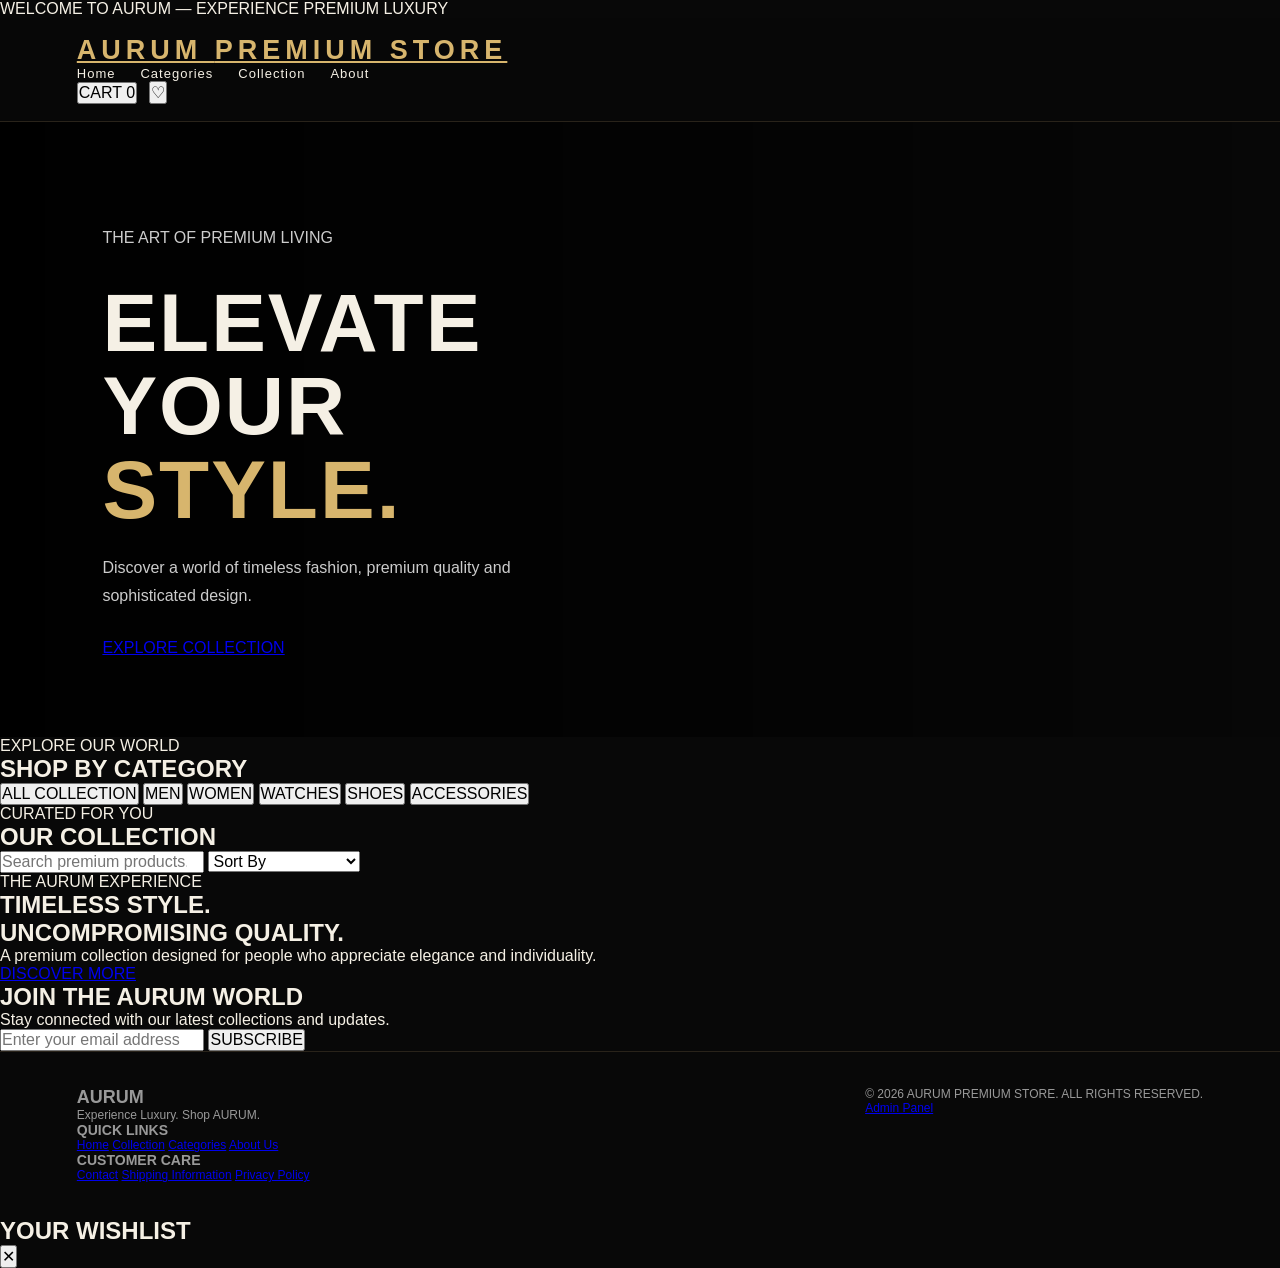
==== commit 5a0a52bb: "Update index.html" ====
--- a/index.html
+++ b/index.html
@@ -5,602 +5,280 @@
 <meta charset="UTF-8">
 <meta name="viewport" content="width=device-width, initial-scale=1.0">
 
-<title>AURUM | Premium Store</title>
-<meta name="description" content="Discover premium fashion, shoes, watches and accessories at AURUM.">
+<title>AURUM | Premium Fashion Store</title>
+<meta name="description" content="Discover premium fashion, luxury accessories, watches, shoes and more at AURUM.">
+<meta name="theme-color" content="#080808">
 
 <link rel="stylesheet" href="style.css">
 
 </head>
+
 <body>
 
-<header>
-  <div class="logo">AURUM</div>
-
-  <nav>
-    <a href="#home">HOME</a>
-    <a href="#shop">SHOP</a>
-    <a href="#about">ABOUT</a>
-  </nav>
-
-  <div class="header-actions">
-    <button class="icon-btn" onclick="openCart()">
-      CART (<span id="cart-count">0</span>)
-    </button>
+<!-- ANNOUNCEMENT BAR -->
+<div class="announcement-bar">
+  <p>WELCOME TO AURUM — EXPERIENCE PREMIUM LUXURY</p>
+</div>
+
+<!-- HEADER -->
+<header class="header">
+  <div class="header-container">
+
+    <a href="index.html" class="logo">
+      AURUM
+      <span>PREMIUM STORE</span>
+    </a>
+
+    <nav class="navigation">
+      <a href="#home">Home</a>
+      <a href="#categories">Categories</a>
+      <a href="#products">Collection</a>
+      <a href="#about">About</a>
+    </nav>
+
+    <div class="header-actions">
+      <button type="button" onclick="openCart()" aria-label="Shopping cart">
+        CART <span id="cartCount">0</span>
+      </button>
+      <button type="button" onclick="openWishlist()" aria-label="Wishlist">
+        ♡
+      </button>
+    </div>
+
   </div>
 </header>
 
-<!-- HERO -->
-
+<!-- HERO SECTION -->
 <section class="hero" id="home">
   <div class="hero-content">
-    <div class="eyebrow">THE ART OF LUXURY</div>
-
-    <h1>DEFINE YOUR<br><span>STYLE.</span></h1>
-
+
+    <p class="hero-label">THE ART OF PREMIUM LIVING</p>
+
+    <h1>
+      ELEVATE YOUR<br>
+      <span>STYLE.</span>
+    </h1>
+
+    <p class="hero-description">
+      Discover a world of timeless fashion,
+      premium quality and sophisticated design.
+    </p>
+
+    <a href="#products" class="hero-button">
+      EXPLORE COLLECTION
+    </a>
+
+  </div>
+</section>
+
+<!-- CATEGORIES -->
+<section class="categories-section" id="categories">
+
+  <div class="section-heading">
+    <p>EXPLORE OUR WORLD</p>
+    <h2>SHOP BY CATEGORY</h2>
+  </div>
+
+  <div class="category-list">
+    <button onclick="filterProducts('all')">ALL COLLECTION</button>
+    <button onclick="filterProducts('Men')">MEN</button>
+    <button onclick="filterProducts('Women')">WOMEN</button>
+    <button onclick="filterProducts('Watches')">WATCHES</button>
+    <button onclick="filterProducts('Shoes')">SHOES</button>
+    <button onclick="filterProducts('Accessories')">ACCESSORIES</button>
+  </div>
+
+</section>
+
+<!-- PRODUCTS -->
+<section class="products-section" id="products">
+
+  <div class="section-heading">
+    <p>CURATED FOR YOU</p>
+    <h2>OUR COLLECTION</h2>
+  </div>
+
+  <div class="product-toolbar">
+    <input
+      type="search"
+      id="searchInput"
+      placeholder="Search premium products..."
+      oninput="searchProducts()"
+      aria-label="Search products"
+    >
+
+    <select id="sortProducts" onchange="sortProducts()">
+      <option value="default">Sort By</option>
+      <option value="low">Price: Low to High</option>
+      <option value="high">Price: High to Low</option>
+      <option value="name">Name: A to Z</option>
+    </select>
+  </div>
+
+  <div class="product-grid" id="productList">
+    <!-- Products loaded from products.js -->
+  </div>
+
+</section>
+
+<!-- PROMOTIONAL BANNER -->
+<section class="promo-banner" id="about">
+
+  <div class="promo-content">
+    <p>THE AURUM EXPERIENCE</p>
+    <h2>TIMELESS STYLE.<br>UNCOMPROMISING QUALITY.</h2>
     <p>
-      Discover a refined collection of premium essentials.
-      Exceptional style, timeless quality and modern elegance.
+      A premium collection designed for people
+      who appreciate elegance and individuality.
     </p>
 
-    <a href="#shop">
-      <button class="gold-btn">EXPLORE COLLECTION</button>
-    </a>
-  </div>
-</section>
-
-<!-- SHOP -->
-
-<section class="section" id="shop">
-
-  <div class="section-head">
+    <a href="#products">DISCOVER MORE</a>
+  </div>
+
+</section>
+
+<!-- NEWSLETTER -->
+<section class="newsletter">
+  <h2>JOIN THE AURUM WORLD</h2>
+  <p>Stay connected with our latest collections and updates.</p>
+
+  <form onsubmit="subscribeNewsletter(event)">
+    <input type="email" id="newsletterEmail"
+      placeholder="Enter your email address" required>
+    <button type="submit">SUBSCRIBE</button>
+  </form>
+</section>
+
+<!-- FOOTER -->
+<footer class="footer">
+
+  <div class="footer-grid">
+
     <div>
-      <p class="eyebrow">CURATED FOR YOU</p>
-      <h2>Our Collection</h2>
-    </div>
-    <p>16 PREMIUM PRODUCTS</p>
-  </div>
-
-  <!-- FILTERS -->
-
-  <div class="categories">
-    <button class="filter active" onclick="filterProducts('All',this)">All</button>
-    <button class="filter" onclick="filterProducts('Fashion',this)">Fashion</button>
-    <button class="filter" onclick="filterProducts('Shoes',this)">Shoes</button>
-    <button class="filter" onclick="filterProducts('Watches',this)">Watches</button>
-    <button class="filter" onclick="filterProducts('Accessories',this)">Accessories</button>
-  </div>
-
-  <!-- SEARCH -->
-
-  <div class="search-wrap">
-    <input
-      id="search"
-      type="search"
-      placeholder="Search products..."
-      oninput="renderProducts()"
-    >
-  </div>
-
-  <!-- PRODUCTS -->
-
-  <div class="products" id="product-list"></div>
-
-</section>
-
-<!-- ABOUT -->
-
-<section class="banner" id="about">
-  <p class="eyebrow">AURUM EXPERIENCE</p>
-
-  <h2>Luxury Is In The Details.</h2>
-
-  <p>
-    Carefully selected essentials for those who value
-    quality and timeless design.
-  </p>
-
-  <a href="#shop">
-    <button class="gold-btn">SHOP NOW</button>
-  </a>
-</section>
-
-<!-- FOOTER -->
-
-<footer>
-  <strong>AURUM</strong>
-  <span>Premium E-commerce Experience</span>
-  <span>© 2026 AURUM. Demo Store.</span>
+      <h2 class="footer-logo">AURUM</h2>
+      <p>Experience Luxury. Shop AURUM.</p>
+    </div>
+
+    <div>
+      <h3>QUICK LINKS</h3>
+      <a href="#home">Home</a>
+      <a href="#products">Collection</a>
+      <a href="#categories">Categories</a>
+      <a href="#about">About Us</a>
+    </div>
+
+    <div>
+      <h3>CUSTOMER CARE</h3>
+      <a href="#about">Contact</a>
+      <a href="#about">Shipping Information</a>
+      <a href="#about">Privacy Policy</a>
+    </div>
+
+  </div>
+
+  <div class="footer-bottom">
+    <p>© 2026 AURUM PREMIUM STORE. ALL RIGHTS RESERVED.</p>
+    <a href="admin.html">Admin Panel</a>
+  </div>
+
 </footer>
 
-<!-- CART OVERLAY -->
-
-<div class="overlay" id="overlay" onclick="closeCart()"></div>
-
 <!-- CART PANEL -->
-
-<aside class="cart-panel" id="cart-panel">
-
-  <div class="cart-head">
-    <h2>Your Cart</h2>
-    <button class="close-btn" onclick="closeCart()">CLOSE</button>
-  </div>
-
-  <div id="cart-items"></div>
-
-  <div class="cart-total">
-    <span>Total</span>
-    <strong id="cart-total">৳0</strong>
-  </div>
-
-  <button class="gold-btn checkout" onclick="checkout()">
-    CONTINUE TO CHECKOUT
-  </button>
-
-  <p id="checkout-message"></p>
+<div class="cart-overlay" id="cartOverlay" onclick="closeCart()"></div>
+
+<aside class="cart-panel" id="cartPanel">
+
+  <div class="cart-header">
+    <h2>YOUR CART</h2>
+    <button onclick="closeCart()">✕</button>
+  </div>
+
+  <div id="cartItems">
+    <p>Your cart is empty.</p>
+  </div>
+
+  <div class="cart-footer">
+    <h3>Total: <span id="cartTotal">৳0</span></h3>
+    <button onclick="checkout()">PROCEED TO CHECKOUT</button>
+  </div>
 
 </aside>
 
+<!-- WISHLIST PANEL -->
+<div id="wishlistPanel" class="wishlist-panel">
+  <div class="cart-header">
+    <h2>YOUR WISHLIST</h2>
+    <button onclick="closeWishlist()">✕</button>
+  </div>
+  <div id="wishlistItems"></div>
+</div>
+
+<!-- JAVASCRIPT FILES -->
+<script src="config.js"></script>
+<script src="products.js"></script>
+<script src="script.js"></script>
+
+<!-- EXTRA STORE FUNCTIONS -->
 <script>
-
-// ===================================
-// AURUM PRODUCT DATABASE
-// ===================================
-
-const products = [
-
-  {
-    id:1,
-    name:"Classic Black Jacket",
-    category:"Fashion",
-    price:3200,
-    image:"https://images.unsplash.com/photo-1551028719-00167b16eac5?auto=format&fit=crop&w=700&q=85"
-  },
-
-  {
-    id:2,
-    name:"Premium Leather Shoes",
-    category:"Shoes",
-    price:2800,
-    image:"https://images.unsplash.com/photo-1542291026-7eec264c27ff?auto=format&fit=crop&w=700&q=85"
-  },
-
-  {
-    id:3,
-    name:"Luxury Wrist Watch",
-    category:"Watches",
-    price:4500,
-    image:"https://images.unsplash.com/photo-1524592094714-0f0654e20314?auto=format&fit=crop&w=700&q=85"
-  },
-
-  {
-    id:4,
-    name:"Elegant Sunglasses",
-    category:"Accessories",
-    price:1500,
-    image:"https://images.unsplash.com/photo-1511499767150-a48a237f0083?auto=format&fit=crop&w=700&q=85"
-  },
-
-  {
-    id:5,
-    name:"Modern Casual Shirt",
-    category:"Fashion",
-    price:1250,
-    image:"https://images.unsplash.com/photo-1596755389378-c31d21fd1273?auto=format&fit=crop&w=700&q=85"
-  },
-
-  {
-    id:6,
-    name:"Urban Sneakers",
-    category:"Shoes",
-    price:2400,
-    image:"https://images.unsplash.com/photo-1495555961986-6d4c1ecb7be3?auto=format&fit=crop&w=700&q=85"
-  },
-
-  {
-    id:7,
-    name:"Classic Gold Watch",
-    category:"Watches",
-    price:5200,
-    image:"https://images.unsplash.com/photo-1523170335258-f5ed11844a49?auto=format&fit=crop&w=700&q=85"
-  },
-
-  {
-    id:8,
-    name:"Premium Leather Bag",
-    category:"Accessories",
-    price:3600,
-    image:"https://images.unsplash.com/photo-1548036328-c9fa89d128fa?auto=format&fit=crop&w=700&q=85"
-  },
-
-  {
-    id:9,
-    name:"Luxury Winter Coat",
-    category:"Fashion",
-    price:5800,
-    image:"https://images.unsplash.com/photo-1539533018447-63fcce2678e3?auto=format&fit=crop&w=700&q=85"
-  },
-
-  {
-    id:10,
-    name:"White Premium Sneakers",
-    category:"Shoes",
-    price:3100,
-    image:"https://images.unsplash.com/photo-1600269452121-4f2416e55c28?auto=format&fit=crop&w=700&q=85"
-  },
-
-  {
-    id:11,
-    name:"Minimalist Silver Watch",
-    category:"Watches",
-    price:4200,
-    image:"https://images.unsplash.com/photo-1524805444758-089113d48a6d?auto=format&fit=crop&w=700&q=85"
-  },
-
-  {
-    id:12,
-    name:"Designer Handbag",
-    category:"Accessories",
-    price:3900,
-    image:"https://images.unsplash.com/photo-1584917865442-de89df76afd3?auto=format&fit=crop&w=700&q=85"
-  },
-
-  {
-    id:13,
-    name:"Premium Denim Jacket",
-    category:"Fashion",
-    price:2900,
-    image:"https://images.unsplash.com/photo-1543076447-215ad9ba6923?auto=format&fit=crop&w=700&q=85"
-  },
-
-  {
-    id:14,
-    name:"Classic Formal Shoes",
-    category:"Shoes",
-    price:3500,
-    image:"https://images.unsplash.com/photo-1614252369475-531eba835eb1?auto=format&fit=crop&w=700&q=85"
-  },
-
-  {
-    id:15,
-    name:"Luxury Leather Wallet",
-    category:"Accessories",
-    price:1800,
-    image:"https://images.unsplash.com/photo-1627123424574-724758594e93?auto=format&fit=crop&w=700&q=85"
-  },
-
-  {
-    id:16,
-    name:"Premium Black Hoodie",
-    category:"Fashion",
-    price:2200,
-    image:"https://images.unsplash.com/photo-1556821840-3a63f95609a7?auto=format&fit=crop&w=700&q=85"
-  }
-
-];
-
-// ===================================
-// GLOBAL DATA
-// ===================================
-
-let selectedCategory = "All";
-let cart = [];
-let wishlist = [];
-
-// ===================================
-// PRICE FORMAT
-// ===================================
-
-function money(value) {
-  return "৳" + value.toLocaleString("en-IN");
-}
-
-// ===================================
-// DISPLAY PRODUCTS
-// ===================================
-
-function renderProducts() {
-
-  const search = document
-    .getElementById("search")
-    .value.toLowerCase();
-
-  const filtered = products.filter(p =>
-
-    (selectedCategory === "All" ||
-      p.category === selectedCategory) &&
-
-    p.name.toLowerCase().includes(search)
-
-  );
-
-  const list = document.getElementById("product-list");
-
-  if (!filtered.length) {
-    list.innerHTML =
-      '<div class="empty">No products found.</div>';
+function openWishlist(){
+  const panel = document.getElementById("wishlistPanel");
+  if(panel) panel.classList.add("active");
+  renderWishlist();
+}
+
+function closeWishlist(){
+  const panel = document.getElementById("wishlistPanel");
+  if(panel) panel.classList.remove("active");
+}
+
+function renderWishlist(){
+  const box = document.getElementById("wishlistItems");
+  if(!box) return;
+
+  const list = window.wishlist || [];
+
+  if(!list.length){
+    box.innerHTML="<p>Your wishlist is empty.</p>";
     return;
   }
 
-  list.innerHTML = filtered.map(p => `
-
-    <article class="product">
-
-      <img
-        src="${p.image}"
-        alt="${p.name}"
-        loading="lazy"
-      >
-
-      <div class="product-info">
-
-        <div class="category-label">
-          ${p.category}
-        </div>
-
-        <h3>${p.name}</h3>
-
-        <div class="price">
-          ${money(p.price)}
-        </div>
-
-        <div class="product-actions">
-
-          <button
-            class="add-btn"
-            onclick="addToCart(${p.id})"
-          >
-            ADD TO CART
-          </button>
-
-          <button
-            class="wish-btn ${wishlist.includes(p.id) ? "liked" : ""}"
-            onclick="toggleWish(${p.id})"
-            aria-label="Add to wishlist"
-          >
-            ♥
-          </button>
-
-        </div>
-
-      </div>
-
-    </article>
-
+  box.innerHTML=list.map(item=>`
+    <div class="wishlist-item">
+      <strong>${escapeStoreText(item.name)}</strong>
+      <p>৳${Number(item.price).toLocaleString("en-BD")}</p>
+      <button onclick="addToCart(${Number(item.id)})">ADD TO CART</button>
+    </div>
   `).join("");
-
-}
-
-// ===================================
-// CATEGORY FILTER
-// ===================================
-
-function filterProducts(category, button) {
-
-  selectedCategory = category;
-
-  document.querySelectorAll(".filter")
-    .forEach(b => b.classList.remove("active"));
-
-  button.classList.add("active");
-
-  renderProducts();
-
-}
-
-// ===================================
-// ADD TO CART
-// ===================================
-
-function addToCart(id) {
-
-  const existing = cart.find(item => item.id === id);
-
-  if (existing) {
-    existing.qty++;
-  } else {
-    cart.push({
-      id:id,
-      qty:1
-    });
+}
+
+function escapeStoreText(value){
+  return String(value??"").replace(/[&<>"']/g,c=>({
+    "&":"&amp;","<":"&lt;",">":"&gt;",'"':"&quot;","'":"&#39;"
+  }[c]));
+}
+
+function subscribeNewsletter(event){
+  event.preventDefault();
+  const email=document.getElementById("newsletterEmail").value;
+  alert("Thank you for your interest! Newsletter service is in demo mode.");
+  event.target.reset();
+}
+
+function sortProducts(){
+  const select=document.getElementById("sortProducts");
+  if(!select || !window.products) return;
+
+  let list=[...window.products];
+  const value=select.value;
+
+  if(value==="low") list.sort((a,b)=>Number(a.price)-Number(b.price));
+  if(value==="high") list.sort((a,b)=>Number(b.price)-Number(a.price));
+  if(value==="name") list.sort((a,b)=>a.name.localeCompare(b.name));
+
+  if(typeof renderProducts==="function"){
+    renderProducts(list);
   }
-
-  updateCart();
-
-}
-
-// ===================================
-// WISHLIST
-// ===================================
-
-function toggleWish(id) {
-
-  if (wishlist.includes(id)) {
-
-    wishlist = wishlist.filter(x => x !== id);
-
-  } else {
-
-    wishlist.push(id);
-
-  }
-
-  renderProducts();
-
-}
-
-// ===================================
-// UPDATE CART
-// ===================================
-
-function updateCart() {
-
-  const count = cart.reduce(
-    (sum, item) => sum + item.qty, 0
-  );
-
-  document.getElementById("cart-count").textContent = count;
-
-  const container = document.getElementById("cart-items");
-
-  if (cart.length === 0) {
-
-    container.innerHTML =
-      '<p style="color:#aaa">Your cart is empty.</p>';
-
-  } else {
-
-    container.innerHTML = cart.map(item => {
-
-      const p = products.find(x => x.id === item.id);
-
-      return `
-
-        <div class="cart-item">
-
-          <img src="${p.image}" alt="${p.name}">
-
-          <div class="cart-item-info">
-
-            <strong>${p.name}</strong>
-
-            <p>${money(p.price)}</p>
-
-            <div class="qty-row">
-
-              <button onclick="changeQty(${p.id},-1)">−</button>
-
-              <span>${item.qty}</span>
-
-              <button onclick="changeQty(${p.id},1)">+</button>
-
-              <button
-                class="remove"
-                onclick="removeItem(${p.id})"
-              >
-                Remove
-              </button>
-
-            </div>
-
-          </div>
-
-        </div>
-
-      `;
-
-    }).join("");
-
-  }
-
-  const total = cart.reduce((sum, item) => {
-
-    const p = products.find(x => x.id === item.id);
-
-    return sum + p.price * item.qty;
-
-  }, 0);
-
-  document.getElementById("cart-total").textContent =
-    money(total);
-
-  document.getElementById("checkout-message").textContent = "";
-
-}
-
-// ===================================
-// QUANTITY CONTROL
-// ===================================
-
-function changeQty(id, change) {
-
-  const item = cart.find(x => x.id === id);
-
-  if (!item) return;
-
-  item.qty += change;
-
-  if (item.qty <= 0) {
-
-    removeItem(id);
-
-  } else {
-
-    updateCart();
-
-  }
-
-}
-
-// ===================================
-// REMOVE PRODUCT
-// ===================================
-
-function removeItem(id) {
-
-  cart = cart.filter(x => x.id !== id);
-
-  updateCart();
-
-}
-
-// ===================================
-// OPEN CART
-// ===================================
-
-function openCart() {
-
-  document.getElementById("cart-panel")
-    .classList.add("open");
-
-  document.getElementById("overlay")
-    .classList.add("show");
-
-}
-
-// ===================================
-// CLOSE CART
-// ===================================
-
-function closeCart() {
-
-  document.getElementById("cart-panel")
-    .classList.remove("open");
-
-  document.getElementById("overlay")
-    .classList.remove("show");
-
-}
-
-// ===================================
-// CHECKOUT
-// ===================================
-
-function checkout() {
-
-  const message =
-    document.getElementById("checkout-message");
-
-  if (!cart.length) {
-
-    message.textContent =
-      "Your cart is empty. Add a product first.";
-
-    return;
-
-  }
-
-  message.textContent =
-    "Demo checkout only. Real payment and order processing will be connected in a later version.";
-
-}
-
-// ===================================
-// INITIALIZE WEBSITE
-// ===================================
-
-renderProducts();
-updateCart();
-
+}
 </script>
 
 </body>
